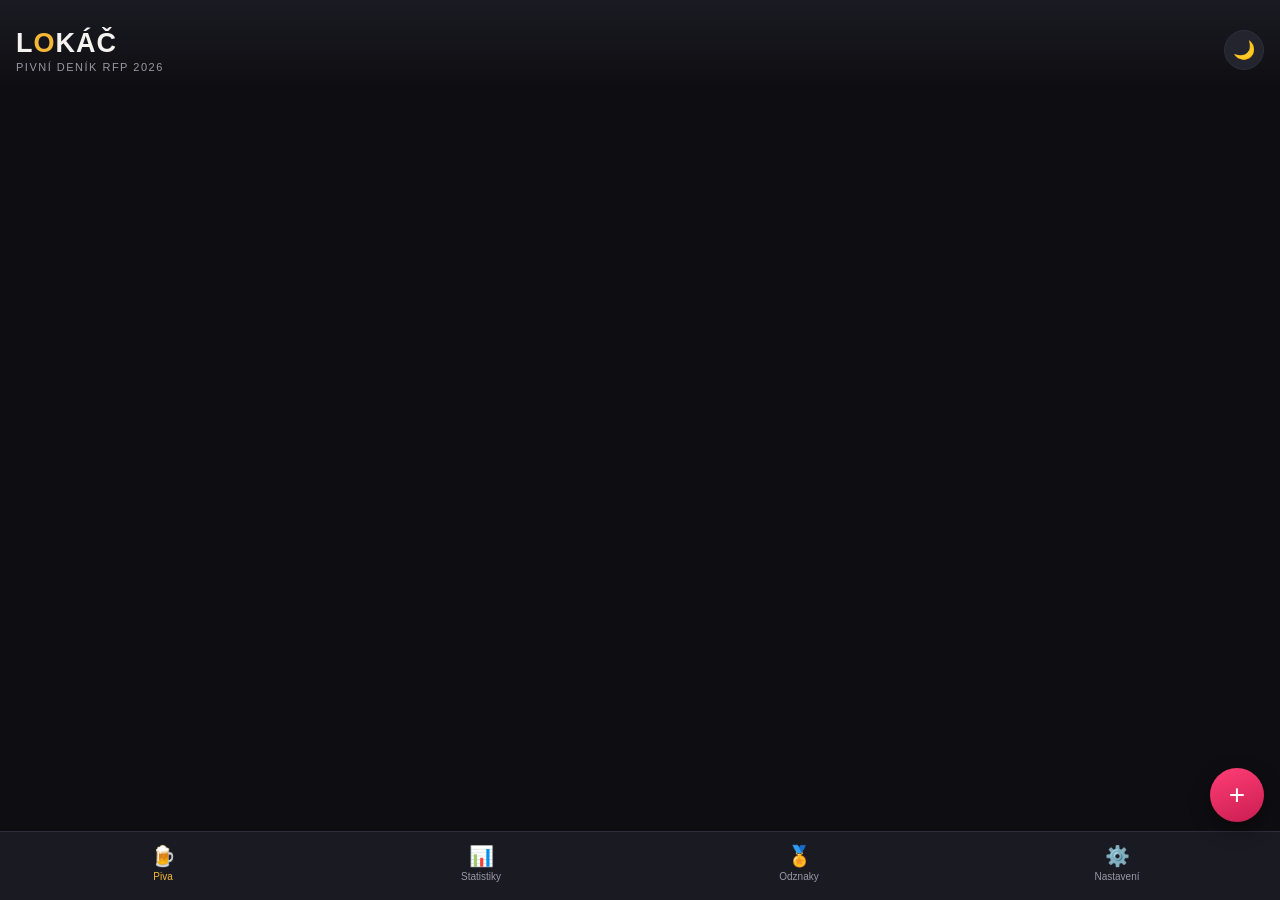
==== index.html @ 03cbe03d "feat: add app shell, styles and format helpers Co-Authored-By: Claude Opus 4.8 <noreply@anthropic.co" ====
<!DOCTYPE html>
<html lang="cs" data-theme="dark">
<head>
  <meta charset="UTF-8">
  <meta name="viewport" content="width=device-width, initial-scale=1, viewport-fit=cover">
  <meta name="theme-color" content="#0e0e12">
  <title>Lokáč</title>
  <link rel="manifest" href="./manifest.webmanifest">
  <link rel="apple-touch-icon" href="./icons/icon-192.png">
  <link rel="stylesheet" href="./styles.css">
</head>
<body>
  <div class="app" id="app">
    <div class="head">
      <div class="title"><b>L<i>O</i>KÁČ</b><small>PIVNÍ DENÍK RFP 2026</small></div>
      <button class="theme-btn" id="themeBtn" title="Přepnout motiv">🌙</button>
    </div>
    <div class="body" id="body"></div>
    <button class="fab" id="fab" title="Přidat vlastní pivo">+</button>
    <div class="tabs" id="tabs">
      <button class="tab active" data-scr="list"><span class="ti">🍺</span>Piva</button>
      <button class="tab" data-scr="stats"><span class="ti">📊</span>Statistiky</button>
      <button class="tab" data-scr="ach"><span class="ti">🏅</span>Odznaky</button>
      <button class="tab" data-scr="set"><span class="ti">⚙️</span>Nastavení</button>
    </div>
    <div class="sheet-bg" id="sheetBg"></div>
    <div class="sheet" id="sheet"></div>
  </div>
  <script type="module" src="./js/app.js"></script>
</body>
</html>
---- styles.css ----
/* ---------- Téma / barvy ---------- */
:root[data-theme="dark"]{
  --bg:#0e0e12; --surface:#1a1a22; --surface2:#24242f; --text:#f5f3ef;
  --dim:#9a98a6; --border:#2e2e3a; --gold:#f4b836; --gold-soft:#3a2f12;
  --rock:#ff3e74; --rock-soft:#3a1424; --shadow:0 8px 24px rgba(0,0,0,.45);
}
:root[data-theme="light"]{
  --bg:#f3ead8; --surface:#fffdf8; --surface2:#f6eede; --text:#1d1a15;
  --dim:#766c59; --border:#e6dac2; --gold:#cf8d04; --gold-soft:#f6e6bf;
  --rock:#e0245e; --rock-soft:#fbd9e4; --shadow:0 8px 22px rgba(120,90,30,.18);
}
*{box-sizing:border-box; margin:0; padding:0}
body{margin:0; font-family:system-ui,"Segoe UI",Roboto,sans-serif;}

/* ---------- Appka fullscreen ---------- */
.app{position:fixed; inset:0; display:flex; flex-direction:column; background:var(--bg); color:var(--text); transition:background .25s,color .25s;}

/* ---------- Záhlaví appky ---------- */
.head{padding:30px 16px 12px; display:flex; align-items:flex-start; justify-content:space-between;
  background:linear-gradient(180deg,var(--surface),transparent); flex:0 0 auto}
.head .title{font-family:"Oswald","Arial Narrow",Impact,sans-serif; text-transform:uppercase}
.head .title b{font-size:27px; letter-spacing:1px; display:block; line-height:1}
.head .title b i{color:var(--gold); font-style:normal}
.head .title b em{color:var(--rock); font-style:normal}
.head .title small{color:var(--dim); font-size:11px; letter-spacing:1.5px}
.theme-btn{background:var(--surface2); border:1px solid var(--border); color:var(--text);
  width:40px; height:40px; border-radius:50%; font-size:18px; cursor:pointer; flex:0 0 auto}

/* ---------- Obsah / scroll ---------- */
.body{flex:1 1 auto; overflow-y:auto; padding:4px 14px 90px}
.body::-webkit-scrollbar{width:0}

/* ---------- Hledání + filtry ---------- */
.search{display:flex; align-items:center; gap:8px; background:var(--surface);
  border:1px solid var(--border); border-radius:14px; padding:10px 12px; margin:6px 0 10px}
.search input{flex:1; background:transparent; border:none; color:var(--text); font-size:14px; outline:none}
.search .ic{color:var(--dim)}
.seg{display:flex; gap:6px; overflow-x:auto; padding-bottom:8px; margin-bottom:6px}
.seg::-webkit-scrollbar{height:0}
.chip{flex:0 0 auto; background:var(--surface); border:1px solid var(--border); color:var(--dim);
  padding:7px 13px; border-radius:999px; font-size:12.5px; cursor:pointer; white-space:nowrap; font-weight:600}
.chip.active{background:var(--gold); color:#1a1407; border-color:var(--gold)}
.selrow{display:flex; gap:8px; margin-bottom:8px}
.selrow select{flex:1; background:var(--surface); border:1px solid var(--border); color:var(--text);
  padding:8px 10px; border-radius:11px; font-size:12.5px; outline:none}
.count{font-size:11.5px; color:var(--dim); margin:0 2px 10px; display:flex; justify-content:space-between}
.count a{color:var(--rock); cursor:pointer; text-decoration:none}

/* ---------- Sekce pivovaru ---------- */
.brew{margin-bottom:12px; background:var(--surface); border:1px solid var(--border);
  border-radius:16px; overflow:hidden; box-shadow:var(--shadow)}
.brew-head{display:flex; align-items:center; gap:12px; padding:12px; cursor:pointer; position:relative}
.brew-head::before{content:""; position:absolute; left:0; top:0; bottom:0; width:5px; background:var(--accent)}
.logo{width:42px; height:42px; border-radius:11px; flex:0 0 auto; display:flex; align-items:center;
  justify-content:center; font-family:"Oswald",Impact,sans-serif; font-weight:700; font-size:15px;
  color:#fff; text-shadow:0 1px 2px rgba(0,0,0,.4); letter-spacing:.5px}
.brew-head .bn{flex:1}
.brew-head .bn b{font-size:15px; display:block}
.brew-head .bn small{color:var(--dim); font-size:11.5px}
.prog{display:flex; align-items:center; gap:7px}
.prog .bar{width:46px; height:6px; border-radius:3px; background:var(--border); overflow:hidden}
.prog .bar i{display:block; height:100%; background:var(--gold)}
.prog small{font-size:10.5px; color:var(--dim)}
.caret{color:var(--dim); transition:transform .2s; font-size:12px}
.brew.open .caret{transform:rotate(90deg)}
.beers{display:none; padding:0 10px 8px}
.brew.open .beers{display:block}

/* ---------- Karta piva ---------- */
.beer{display:flex; align-items:center; gap:10px; padding:11px 8px; border-top:1px solid var(--border)}
.beer .info{flex:1; min-width:0; cursor:pointer}
.beer .info b{font-size:13.5px; display:block; line-height:1.25}
.beer .meta{display:flex; gap:6px; flex-wrap:wrap; margin-top:4px; align-items:center}
.tag{font-size:10px; padding:2px 7px; border-radius:6px; background:var(--surface2); color:var(--dim); font-weight:600}
.tag.abv{background:var(--gold-soft); color:var(--gold)}
.tag.naf{background:var(--rock-soft); color:var(--rock)}
.stars-mini{color:var(--gold); font-size:11px; letter-spacing:1px}
.cnt{background:var(--rock); color:#fff; font-size:10.5px; font-weight:800; padding:2px 7px; border-radius:999px}
.heart{color:var(--rock); font-size:13px}
.plus{flex:0 0 auto; width:44px; height:44px; border-radius:13px; border:none; cursor:pointer;
  background:linear-gradient(160deg,var(--gold),#e89a12); color:#1a1407; font-weight:800; font-size:20px;
  display:flex; align-items:center; justify-content:center; position:relative; box-shadow:0 3px 8px rgba(0,0,0,.25)}
.plus:active{transform:scale(.9)}
.tapdle{padding:11px 8px; border-top:1px solid var(--border); display:flex; gap:10px; align-items:center; color:var(--dim); font-size:12.5px}

.foam{position:absolute; inset:0; border-radius:13px; overflow:hidden; pointer-events:none}
.foam i{position:absolute; bottom:0; left:0; right:0; height:0; background:rgba(255,255,255,.55); animation:fill .5s ease-out}
@keyframes fill{0%{height:0}60%{height:100%}100%{height:0; opacity:0}}

/* ---------- Detail (spodní list) ---------- */
.sheet-bg{position:absolute; inset:0; background:rgba(0,0,0,.5); opacity:0; pointer-events:none;
  transition:opacity .25s; z-index:60}
.sheet-bg.show{opacity:1; pointer-events:auto}
.sheet{position:absolute; left:0; right:0; bottom:0; max-height:88%; overflow-y:auto;
  background:var(--surface); border-radius:24px 24px 0 0; transform:translateY(100%);
  transition:transform .3s cubic-bezier(.2,.8,.2,1); z-index:61; padding:8px 18px 26px}
.sheet.show{transform:translateY(0)}
.grip{width:42px; height:5px; border-radius:3px; background:var(--border); margin:8px auto 14px}
.d-top{display:flex; gap:14px; align-items:center; margin-bottom:16px}
.d-top .logo{width:56px; height:56px; border-radius:14px; font-size:19px}
.d-top b{font-size:19px; display:block; line-height:1.15}
.d-top small{color:var(--dim); font-size:12.5px}
.bigplus{width:100%; border:none; cursor:pointer; padding:15px; border-radius:16px; margin-bottom:8px;
  background:linear-gradient(160deg,var(--gold),#e89a12); color:#1a1407; font-weight:800; font-size:16px;
  font-family:"Oswald",Impact,sans-serif; letter-spacing:1px; text-transform:uppercase; position:relative; overflow:hidden}
.bigplus:active{transform:scale(.98)}
.d-count{text-align:center; color:var(--dim); font-size:13px; margin-bottom:14px}
.d-count b{color:var(--rock); font-size:15px}
.d-label{font-size:11px; color:var(--dim); text-transform:uppercase; letter-spacing:1.5px; margin:16px 0 8px; font-weight:700}
.d-stars{font-size:34px; color:var(--border); cursor:pointer; letter-spacing:4px}
.d-stars b{color:var(--gold); cursor:pointer}
.d-stars b:hover{color:var(--gold)}
.favbtn{display:inline-flex; align-items:center; gap:8px; background:var(--surface2);
  border:1px solid var(--border); color:var(--text); padding:10px 16px; border-radius:12px; cursor:pointer; font-size:14px; font-weight:600}
.favbtn.on{background:var(--rock-soft); color:var(--rock); border-color:var(--rock)}
textarea{width:100%; background:var(--surface2); border:1px solid var(--border); color:var(--text);
  border-radius:12px; padding:12px; font-size:13.5px; font-family:inherit; resize:vertical; min-height:74px; outline:none}
.hist{font-size:12.5px; color:var(--dim)}
.hist .h-item{display:flex; justify-content:space-between; padding:8px 0; border-bottom:1px solid var(--border)}
.hist .h-item button{background:none; border:none; color:var(--rock); cursor:pointer; font-size:12px}

/* ---------- Statistiky ---------- */
.ring-wrap{display:flex; flex-direction:column; align-items:center; padding:14px 0 6px}
.ring{position:relative; width:170px; height:170px}
.ring svg{transform:rotate(-90deg)}
.ring .mid{position:absolute; inset:0; display:flex; flex-direction:column; align-items:center; justify-content:center}
.ring .mid b{font-family:"Oswald",Impact,sans-serif; font-size:42px; line-height:1; color:var(--gold)}
.ring .mid small{color:var(--dim); font-size:12px; margin-top:3px}
.ring .mid em{color:var(--rock); font-style:normal; font-size:11.5px; margin-top:4px; font-weight:700}
.statcards{display:grid; grid-template-columns:1fr 1fr; gap:10px; margin:14px 0}
.sc{background:var(--surface); border:1px solid var(--border); border-radius:14px; padding:13px}
.sc b{font-family:"Oswald",Impact,sans-serif; font-size:26px; color:var(--gold); display:block}
.sc small{color:var(--dim); font-size:11.5px}
.panel{background:var(--surface); border:1px solid var(--border); border-radius:16px; padding:14px; margin-bottom:12px}
.panel h3{font-family:"Oswald",Impact,sans-serif; text-transform:uppercase; font-size:14px; letter-spacing:1px; margin-bottom:12px; color:var(--text)}
.rank{display:flex; align-items:center; gap:10px; padding:7px 0}
.rank .n{width:20px; color:var(--dim); font-weight:700; font-size:13px}
.rank .nm{flex:1; font-size:13px}
.rank .nm small{color:var(--dim); display:block; font-size:10.5px}
.rank .v{color:var(--gold); font-size:12.5px; font-weight:700}
.rank .v.rk{color:var(--rock)}
.barrow{display:flex; align-items:center; gap:9px; margin:7px 0; font-size:12px}
.barrow .lbl{width:96px; color:var(--dim); flex:0 0 auto}
.barrow .track{flex:1; height:9px; background:var(--surface2); border-radius:5px; overflow:hidden}
.barrow .track i{display:block; height:100%; border-radius:5px; background:var(--gold)}
.barrow .num{width:18px; text-align:right; color:var(--text); font-weight:700}
.days{display:flex; align-items:flex-end; gap:10px; height:120px; padding-top:8px}
.day{flex:1; display:flex; flex-direction:column; align-items:center; gap:6px; height:100%; justify-content:flex-end}
.day .col{width:70%; background:linear-gradient(180deg,var(--gold),#e89a12); border-radius:6px 6px 0 0; min-height:3px}
.day .dl{font-size:10px; color:var(--dim)}
.day .dv{font-size:11px; font-weight:700}

/* ---------- Odznaky ---------- */
.badges{display:grid; grid-template-columns:1fr 1fr; gap:12px; padding-top:6px}
.badge{background:var(--surface); border:1px solid var(--border); border-radius:16px; padding:16px 12px; text-align:center; position:relative; overflow:hidden}
.badge.locked{opacity:.6}
.badge .em{font-size:34px; filter:grayscale(1)}
.badge.unlocked .em{filter:none; animation:pop .4s ease}
@keyframes pop{0%{transform:scale(.4)}70%{transform:scale(1.2)}100%{transform:scale(1)}}
.badge b{display:block; font-size:13px; margin:8px 0 3px}
.badge small{color:var(--dim); font-size:10.5px; line-height:1.3; display:block}
.badge .pbar{height:5px; background:var(--surface2); border-radius:3px; margin-top:9px; overflow:hidden}
.badge .pbar i{display:block; height:100%; background:var(--rock)}
.badge.unlocked{border-color:var(--gold)}
.badge.unlocked::after{content:"✓"; position:absolute; top:8px; right:10px; color:var(--gold); font-weight:800}
.badge.unlocked .pbar i{background:var(--gold)}

/* ---------- Nastavení ---------- */
.setrow{display:flex; align-items:center; justify-content:space-between; background:var(--surface);
  border:1px solid var(--border); border-radius:14px; padding:14px 15px; margin-bottom:10px}
.setrow .l b{font-size:14px; display:block}
.setrow .l small{color:var(--dim); font-size:11.5px}
.setrow button, .btn{background:var(--surface2); border:1px solid var(--border); color:var(--text);
  padding:9px 14px; border-radius:10px; cursor:pointer; font-size:13px; font-weight:600}
.btn.gold{background:var(--gold); color:#1a1407; border-color:var(--gold)}
.btn.danger{background:var(--rock-soft); color:var(--rock); border-color:var(--rock)}
.switch{width:52px; height:30px; border-radius:999px; background:var(--surface2); border:1px solid var(--border);
  position:relative; cursor:pointer}
.switch i{position:absolute; top:3px; left:3px; width:22px; height:22px; border-radius:50%; background:var(--gold); transition:left .2s}
:root[data-theme="light"] .switch i{left:25px}

/* ---------- Plovoucí tlačítko + ---------- */
.fab{position:absolute; right:16px; bottom:78px; width:54px; height:54px; border-radius:50%; border:none; z-index:40;
  background:linear-gradient(160deg,var(--rock),#c91d52); color:#fff; font-size:28px; cursor:pointer;
  box-shadow:0 8px 20px rgba(0,0,0,.4); display:flex; align-items:center; justify-content:center}
.fab:active{transform:scale(.92)}

/* ---------- Spodní lišta ---------- */
.tabs{flex:0 0 auto; display:flex; background:var(--surface); border-top:1px solid var(--border); padding:8px 4px 14px}
.tab{flex:1; background:none; border:none; cursor:pointer; color:var(--dim); display:flex; flex-direction:column;
  align-items:center; gap:3px; font-size:10px; padding:4px}
.tab .ti{font-size:20px}
.tab.active{color:var(--gold)}
.scr{display:none}
.scr.active{display:block}
h2.scr-title{font-family:"Oswald",Impact,sans-serif; text-transform:uppercase; letter-spacing:1px; font-size:20px; margin:8px 2px 12px}
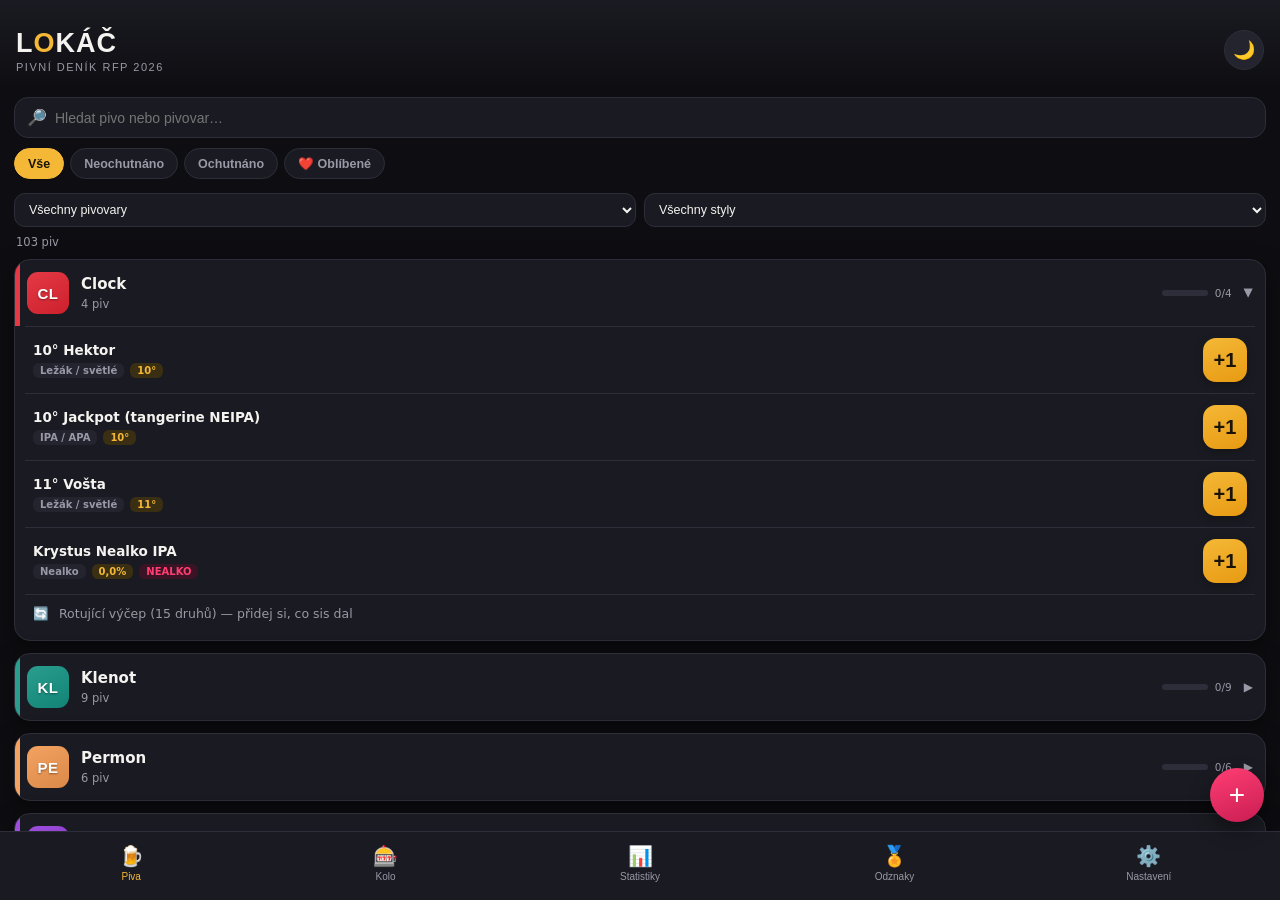
==== commit c6368175: "feat: add wheel-of-fortune screen (casino slot) and wire it up - screen-wheel.js: casino slot UI, mo" ====
--- a/index.html
+++ b/index.html
@@ -19,6 +19,7 @@
     <button class="fab" id="fab" title="Přidat vlastní pivo">+</button>
     <div class="tabs" id="tabs">
       <button class="tab active" data-scr="list"><span class="ti">🍺</span>Piva</button>
+      <button class="tab" data-scr="wheel"><span class="ti">🎰</span>Kolo</button>
       <button class="tab" data-scr="stats"><span class="ti">📊</span>Statistiky</button>
       <button class="tab" data-scr="ach"><span class="ti">🏅</span>Odznaky</button>
       <button class="tab" data-scr="set"><span class="ti">⚙️</span>Nastavení</button>
--- a/styles.css
+++ b/styles.css
@@ -178,6 +178,8 @@
   position:relative; cursor:pointer}
 .switch i{position:absolute; top:3px; left:3px; width:22px; height:22px; border-radius:50%; background:var(--gold); transition:left .2s}
 :root[data-theme="light"] .switch i{left:25px}
+.fld{width:100%; background:var(--surface2); border:1px solid var(--border); color:var(--text);
+  border-radius:11px; padding:11px; font-size:13.5px; margin-bottom:9px; outline:none}
 
 /* ---------- Plovoucí tlačítko + ---------- */
 .fab{position:absolute; right:16px; bottom:78px; width:54px; height:54px; border-radius:50%; border:none; z-index:40;
@@ -194,3 +196,40 @@
 .scr{display:none}
 .scr.active{display:block}
 h2.scr-title{font-family:"Oswald",Impact,sans-serif; text-transform:uppercase; letter-spacing:1px; font-size:20px; margin:8px 2px 12px}
+
+/* ---------- Kolo štěstí (casino automat) ---------- */
+.wheel-modes{justify-content:center; margin-bottom:14px}
+.slot{position:relative; margin:6px auto 16px; max-width:340px; border-radius:18px; padding:10px;
+  background:linear-gradient(160deg,#2a0f1e,#10131f);
+  border:2px solid var(--gold);
+  box-shadow:0 0 0 3px rgba(0,0,0,.4), 0 0 22px rgba(244,184,54,.35), inset 0 0 18px rgba(0,0,0,.6)}
+.slot-lights{display:flex; justify-content:space-between; padding:2px 6px}
+.slot-lights i{width:10px; height:10px; border-radius:50%; background:var(--gold); box-shadow:0 0 8px var(--gold)}
+.slot-lights i:nth-child(even){background:var(--rock); box-shadow:0 0 8px var(--rock)}
+.slot.spinning .slot-lights i{animation:blink .35s infinite alternate}
+.slot.spinning .slot-lights i:nth-child(even){animation-delay:.17s}
+@keyframes blink{from{opacity:.25}to{opacity:1}}
+.slot-window{margin:8px 4px; min-height:150px; border-radius:12px; background:#05070d;
+  border:1px solid rgba(244,184,54,.4); display:flex; align-items:center; justify-content:center;
+  padding:16px; overflow:hidden}
+.reel{font-family:"Oswald",Impact,sans-serif; text-transform:uppercase; letter-spacing:.5px;
+  font-size:20px; color:var(--gold); text-align:center; line-height:1.2}
+.reel.rolling{filter:blur(.4px); opacity:.92}
+.wheel-result{text-align:center; display:flex; flex-direction:column; align-items:center; gap:6px}
+.wheel-result .logo{width:60px; height:60px; border-radius:14px; font-size:20px}
+.wr-name{font-family:"Oswald",Impact,sans-serif; text-transform:uppercase; font-size:20px; color:var(--gold); line-height:1.1}
+.wr-brew{color:var(--dim); font-size:12.5px}
+.wr-tags{display:flex; gap:6px; flex-wrap:wrap; justify-content:center; margin-top:2px}
+.spin-btn{display:block; width:100%; max-width:340px; margin:0 auto; border:none; cursor:pointer;
+  font-family:"Oswald",Impact,sans-serif; text-transform:uppercase; letter-spacing:1px; font-size:18px;
+  padding:15px; border-radius:16px; color:#1a1407;
+  background:linear-gradient(160deg,var(--gold),#e89a12); box-shadow:0 6px 18px rgba(244,184,54,.4)}
+.spin-btn:active{transform:scale(.98)}
+.spin-btn:disabled{opacity:.6; cursor:default; box-shadow:none}
+.wheel-hint{text-align:center; color:var(--dim); font-size:12.5px; margin-top:10px}
+.wheel-actions{display:flex; gap:10px; max-width:340px; margin:12px auto 0}
+.wheel-actions .btn{flex:1; text-align:center; padding:12px}
+.wheel-empty{text-align:center; padding:30px 16px; max-width:340px; margin:0 auto}
+.wheel-empty .we-emoji{font-size:48px}
+.wheel-empty .we-title{font-family:"Oswald",Impact,sans-serif; text-transform:uppercase; font-size:22px; color:var(--gold); margin:8px 0 4px}
+.wheel-empty .we-sub{color:var(--dim); font-size:13px; margin-bottom:16px}
